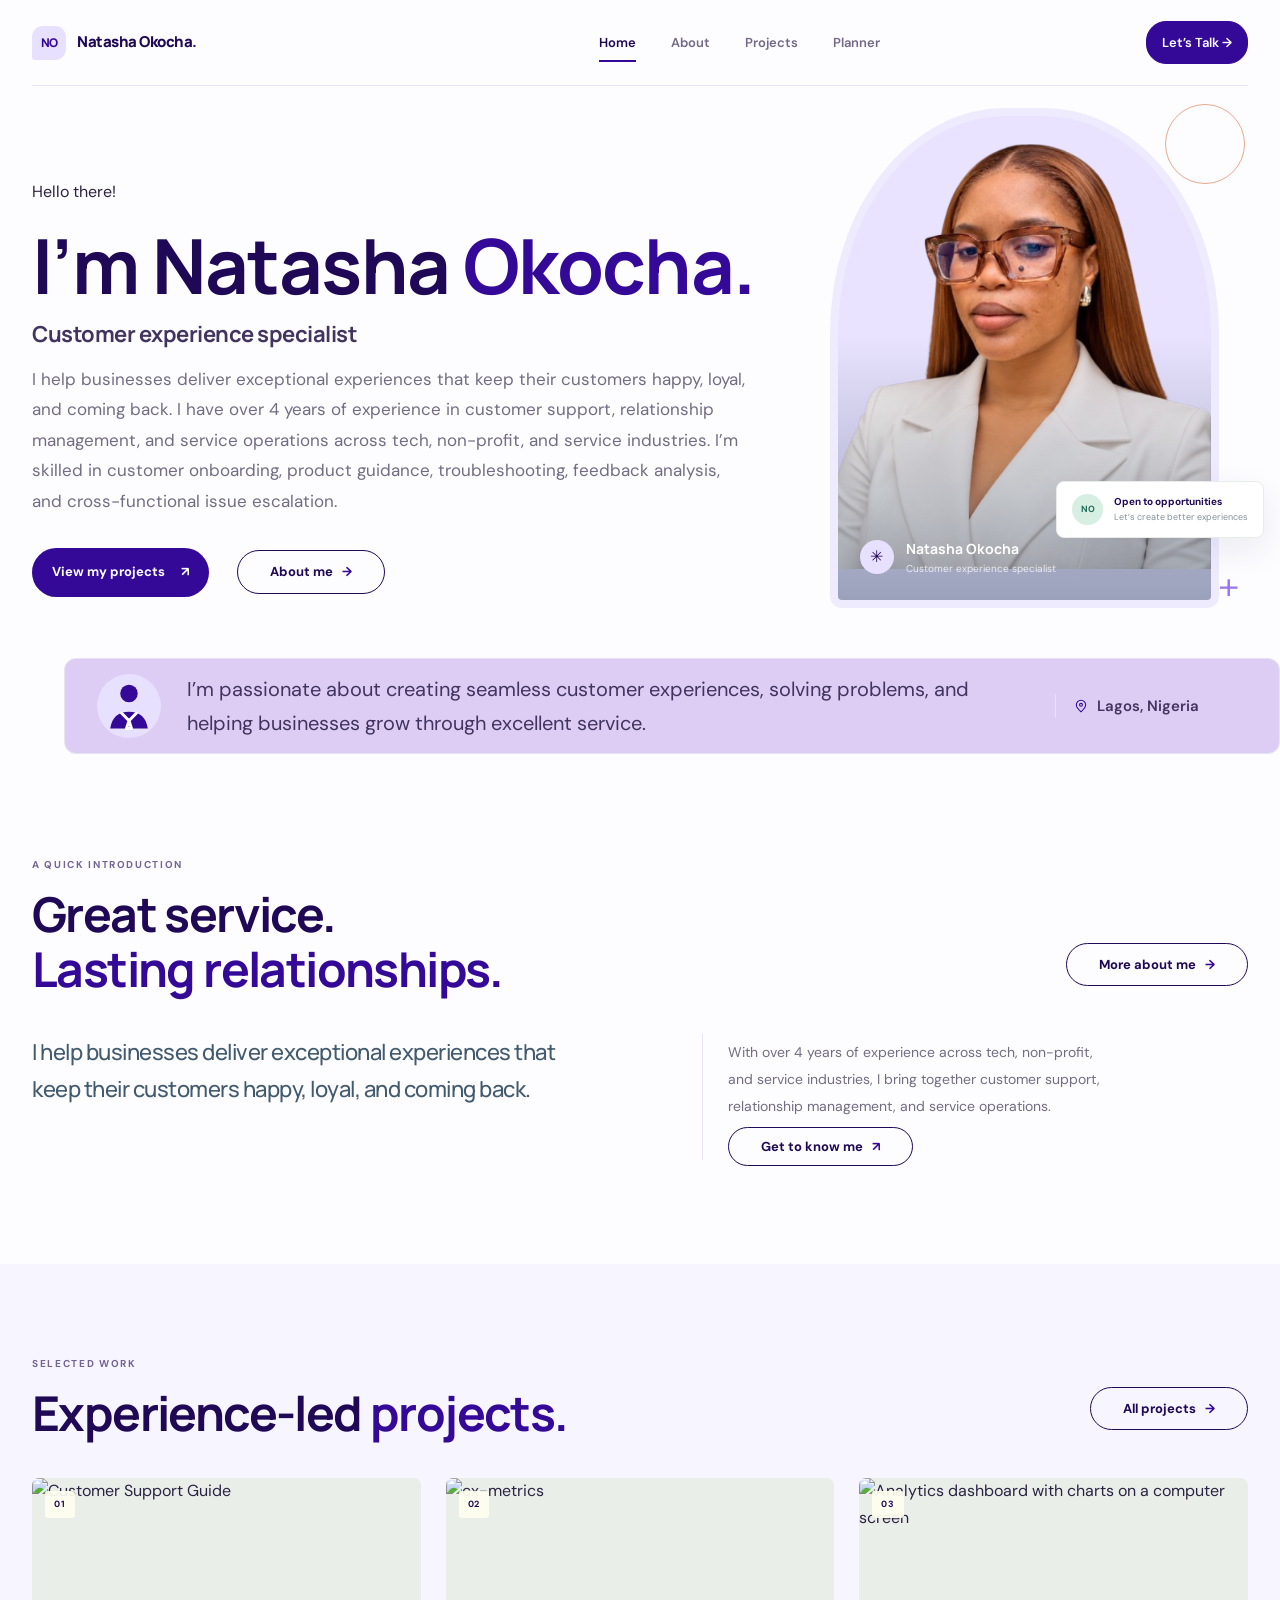
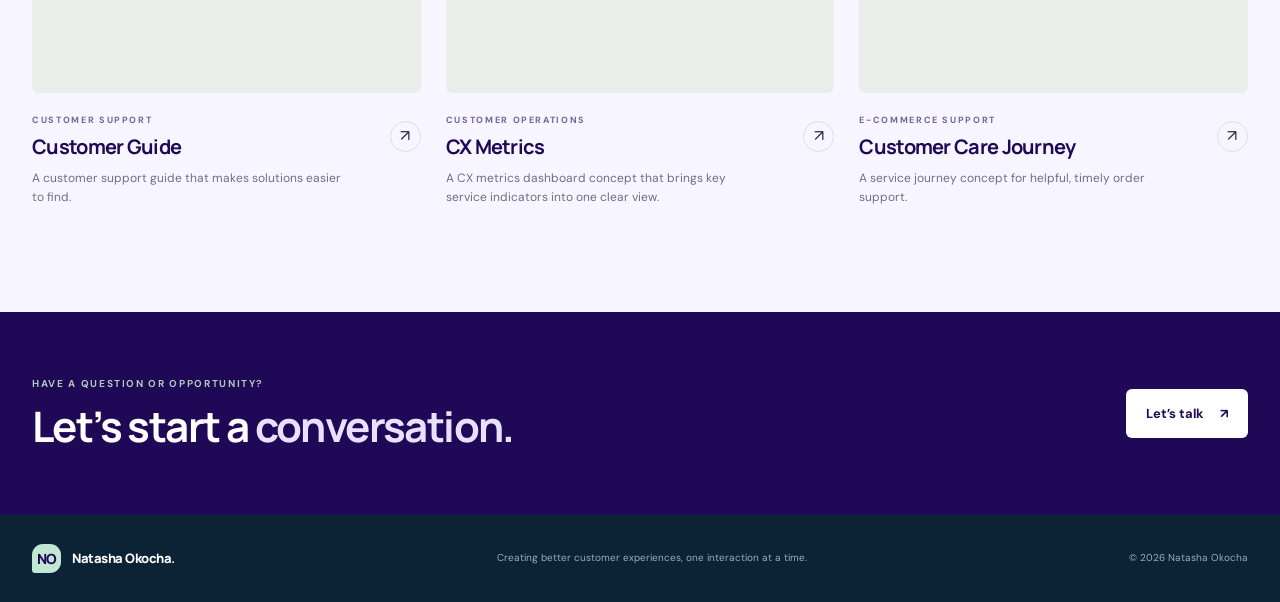
==== adunwebsite/index.html @ 0d700fee "Add files via upload" ====
<!doctype html>
<!-- Declares this document as an HTML5 document. -->
<html lang="en">
  <!-- The head contains page information, metadata, fonts, stylesheets, and scripts. -->
  <head>
    <!-- Defines the character encoding to support standard text and special characters. -->
    <meta charset="utf-8" />

    <!-- Makes the website responsive by matching the viewport width to the device width. -->
    <meta name="viewport" content="width=device-width, initial-scale=1" />

    <!-- Sets the browser's theme colour, particularly for supported mobile browsers. -->
    <meta name="theme-color" content="#f7f5ff" />

    <!-- Provides a short description of the webpage for search engines and social previews. -->
    <meta
      name="description"
      content="Meet Natasha Okocha, a customer experience specialist helping businesses create exceptional customer experiences."
    />

    <!-- Defines the text displayed in the browser tab. -->
    <title>Natasha Okocha - Customer Experience Specialist</title>

    <!-- Establishes an early connection to Google Fonts to improve font loading speed. -->
    <link rel="preconnect" href="https://fonts.googleapis.com" />

    <!-- Establishes a connection to Google's font delivery server without sending credentials. -->
    <link rel="preconnect" href="https://fonts.gstatic.com" crossorigin />

    <!-- Imports the DM Sans and Manrope font families with the specified font weights. -->
    <link
      href="https://fonts.googleapis.com/css2?family=DM+Sans:wght@400;500;600;700&family=Manrope:wght@400;500;600;700;800&display=swap"
      rel="stylesheet"
    />

    <!-- Connects the external CSS file responsible for the website's appearance and layout. -->
    <link rel="stylesheet" href="styles.css" />

    <!-- Loads the external JavaScript file after the HTML document has been parsed. -->
    <script src="script.js" defer></script>
  </head>

  <!-- The body contains all visible content displayed on the webpage. -->
  <body>
    <!-- Accessibility link that allows keyboard users to skip navigation and jump to the main content. -->
    <a class="skip-link" href="#main">Skip to content</a>

    <!-- Main website header containing the brand logo and navigation menu. -->
    <header class="site-header">
      <!-- Navigation container used to align the brand and navigation links. -->
      <div class="nav-shell">
        <!-- Brand logo and website name. Clicking it takes visitors to the homepage. -->
        <a class="brand" href="index.html" aria-label="Natasha Okocha home">
          <!-- Displays the initials used as the website's logo mark. -->
          <span class="brand-mark">NO</span>

          <!-- Displays the website owner's name alongside a decorative coloured dot. -->
          <span class="brand-name">
            Natasha Okocha<span class="brand-dot">.</span>
          </span>
        </a>

        <!-- Mobile navigation button used to open and close the navigation menu. -->
        <!-- aria-expanded communicates the current menu state to assistive technologies. -->
        <!-- aria-controls identifies the navigation element controlled by this button. -->
        <button
          class="menu-toggle"
          type="button"
          aria-expanded="false"
          aria-controls="primary-nav"
          aria-label="Open navigation"
        >
          <!-- Three spans create the hamburger menu icon using CSS. -->
          <span></span>
          <span></span>
          <span></span>
        </button>

        <!-- Main navigation containing links to the different pages of the website. -->
        <nav class="primary-nav" id="primary-nav" aria-label="Main navigation">
          <!-- Homepage link. aria-current indicates that this is the currently active page. -->
          <a href="index.html" aria-current="page">Home</a>

          <!-- Navigation link to the About page. -->
          <a href="about.html">About</a>

          <!-- Navigation link to the Projects page. -->
          <a href="projects.html">Projects</a>

          <!-- Navigation link to the Planner page. -->
          <a href="planner.html">Planner</a>

          <!-- Contact link styled differently to make it stand out from the other navigation items. -->
          <a class="nav-contact" href="contact.html">Let’s Talk →</a>
        </nav>
      </div>
    </header>

    <!-- Main element contains the primary content of the homepage. -->
    <main id="main">
      <!-- HERO SECTION -->
      <!-- Introduces Natasha, her professional role, experience, and primary website actions. -->
      <section class="hero section-wrap">
        <!-- Left side of the hero section containing introductory text and action buttons. -->
        <div class="hero-copy">
          <!-- Short greeting displayed above the main heading. -->
          <p>Hello there!<br /></p>

          <!-- Main heading introducing the website owner. -->
          <h1>
            <span class="intro-name">
              I’m Natasha <span class="text-accent">Okocha.</span>
            </span>
          </h1>

          <!-- Displays Natasha's professional title below her name. -->
          <h2 class="hero-role">Customer experience specialist</h2>

          <!-- Professional introduction describing experience, expertise, and services. -->
          <p class="hero-lede">
            I help businesses deliver exceptional experiences that keep their
            customers happy, loyal, and coming back. I have over 4 years of
            experience in customer support, relationship management, and service
            operations across tech, non-profit, and service industries. I’m
            skilled in customer onboarding, product guidance, troubleshooting,
            feedback analysis, and cross-functional issue escalation.
          </p>

          <!-- Groups the main call-to-action buttons displayed in the hero section. -->
          <div class="hero-actions">
            <!-- Primary button directing visitors to the Projects page. -->
            <a class="button button-primary" href="projects.html">
              View my projects <span aria-hidden="true">↗</span>
            </a>

            <!-- Secondary text link directing visitors to the About page. -->
            <a class="text-link" href="about.html">
              About me <span aria-hidden="true">→</span>
            </a>
          </div>
        </div>

        <!-- Right side of the hero section containing the profile image and decorative elements. -->
        <div class="hero-visual">
          <!-- Frame that holds the profile photograph and its descriptive caption. -->
          <div class="portrait-frame">
            <!-- Displays Natasha's profile photograph. fetchpriority="high" prioritises loading this image. -->
            <img
              src="natasha02.png"
              alt="Natasha Okocha"
              fetchpriority="high"
            />

            <!-- Caption displayed over or below the profile photograph. -->
            <div class="portrait-caption">
              <!-- Decorative symbol used as a visual accent. -->
              <span class="caption-icon">✳</span>

              <!-- Displays the profile owner's name and professional title. -->
              <span>
                <strong>Natasha Okocha</strong>
                <small>Customer experience specialist</small>
              </span>
            </div>
          </div>

          <!-- Floating information card displayed near the profile photograph. -->
          <div class="floating-card card-bottom">
            <!-- Small avatar containing the initials of the website owner. -->
            <span class="mini-avatar">NO</span>

            <!-- Displays availability status and an invitation to collaborate. -->
            <span>
              <strong>Open to opportunities</strong>
              <small>Let’s create better experiences</small>
            </span>
          </div>

          <!-- Decorative circular ring positioned around the hero image. -->
          <!-- aria-hidden prevents decorative elements from being announced by screen readers. -->
          <span class="decor decor-ring" aria-hidden="true"></span>

          <!-- Decorative plus symbol used to enhance the hero section's visual appearance. -->
          <span class="decor decor-cross" aria-hidden="true">+</span>
        </div>
      </section>

      <!-- INTRODUCTORY MESSAGE STRIP -->
      <!-- Displays a short personal statement and the website owner's location. -->
      <section class="natasha-strip" aria-label="Natasha Okocha">
        <!-- Main container holding the avatar, personal statement, and location. -->
        <div class="message-box">
          <!-- Decorative avatar icon representing the website owner. -->
          <span class="message-avatar" aria-hidden="true">
            <!-- Inline SVG used to draw a simple human profile illustration. -->
            <svg viewBox="0 0 24 24" focusable="false">
              <!-- Circle representing the person's head. -->
              <circle cx="12" cy="7" r="3.5" />

              <!-- Path representing the person's upper body. -->
              <path d="M4.5 21c.6-4.3 3.1-6.7 7.5-6.7s6.9 2.4 7.5 6.7z" />

              <!-- Additional decorative SVG details used to enhance the avatar illustration. -->
              <path
                class="avatar-detail"
                d="m9 14.8 3 3.1 3-3.1m-3 3.1-1 3.1h2l-1-3.1"
              />
            </svg>
          </span>

          <!-- Short personal statement describing Natasha's professional interests and values. -->
          <p>
            I’m passionate about creating seamless customer experiences, solving
            problems, and helping businesses grow through excellent service.
          </p>

          <!-- Displays the website owner's geographical location. -->
          <span class="message-location">
            <!-- Inline SVG used to draw a location pin icon. -->
            <svg viewBox="0 0 24 24" aria-hidden="true" focusable="false">
              <!-- Outer path representing the location pin. -->
              <path d="M20 10c0 5-8 12-8 12S4 15 4 10a8 8 0 1 1 16 0Z" />

              <!-- Inner circle representing the location marker. -->
              <circle cx="12" cy="10" r="2.5" />
            </svg>

            <!-- Location text displayed beside the location icon. -->
            Lagos, Nigeria
          </span>
        </div>
      </section>

      <!-- ABOUT SECTION -->
      <!-- Provides a brief introduction and directs visitors to the full About page. -->
      <section class="section-wrap home-about">
        <!-- Section heading and navigation link. -->
        <div class="section-heading">
          <!-- Contains the introductory label and main section heading. -->
          <div>
            <!-- Small uppercase label describing the purpose of the section. -->
            <p class="eyebrow">A QUICK INTRODUCTION</p>

            <!-- Main heading highlighting Natasha's approach to customer experience. -->
            <h2>
              Great service.<br />
              <span class="text-accent">Lasting relationships.</span>
            </h2>
          </div>

          <!-- Link directing visitors to the complete About page. -->
          <a class="text-link" href="about.html">
            More about me <span aria-hidden="true">→</span>
          </a>
        </div>

        <!-- Grid layout containing a larger introduction and supporting information. -->
        <div class="home-about-grid">
          <!-- Main introductory statement displayed prominently in the section. -->
          <p class="large-copy">
            I help businesses deliver exceptional experiences that keep their
            customers happy, loyal, and coming back.
          </p>

          <!-- Supporting introduction displayed alongside the main statement. -->
          <div class="about-aside">
            <!-- Brief explanation of Natasha's professional experience and expertise. -->
            <p>
              With over 4 years of experience across tech, non-profit, and
              service industries, I bring together customer support,
              relationship management, and service operations.
            </p>

            <!-- Inline link encouraging visitors to learn more about Natasha. -->
            <a class="inline-link" href="about.html">
              Get to know me <span aria-hidden="true">↗</span>
            </a>
          </div>
        </div>
      </section>

      <!-- FEATURED PROJECTS SECTION -->
      <!-- Showcases selected projects to demonstrate professional experience and practical skills. -->
      <section class="featured-section">
        <!-- Restricts the content width and aligns it with the rest of the website. -->
        <div class="section-wrap">
          <!-- Section heading and link to view all available projects. -->
          <div class="section-heading">
            <!-- Contains the section label and main heading. -->
            <div>
              <!-- Small uppercase label introducing the projects. -->
              <p class="eyebrow">SELECTED WORK</p>

              <!-- Main heading for the featured projects section. -->
              <h2>Experience-led <span class="text-accent">projects.</span></h2>
            </div>

            <!-- Link directing visitors to the complete Projects page. -->
            <a class="text-link" href="projects.html">
              All projects <span aria-hidden="true">→</span>
            </a>
          </div>

          <!-- Grid container holding the featured project cards. -->
          <div class="project-grid">
            <!-- PROJECT 1: CUSTOMER SUPPORT GUIDE -->
            <!-- The entire project card is clickable and links to its detailed project section. -->
            <a class="project-card" href="projects.html#customer-support-guide">
              <!-- Image container for the first featured project. -->
              <div class="project-image project-image-one">
                <!-- Project thumbnail loaded from Unsplash. Lazy loading improves initial page performance. -->
                <img
                  src="https://images.unsplash.com/photo-1730818876613-f05d86886e93?w=600&auto=format&fit=crop&q=60&ixlib=rb-4.1.0&ixid=NHwxMjA3fDA%3D"
                  alt="Customer Support Guide"
                  loading="lazy"
                />

                <!-- Displays the project's sequence number on the image. -->
                <span class="image-index">01</span>
              </div>

              <!-- Displays the project category, title, and arrow icon. -->
              <div class="project-meta">
                <!-- Groups the project category and project name. -->
                <div>
                  <!-- Identifies the professional category of the project. -->
                  <p class="eyebrow">CUSTOMER SUPPORT</p>

                  <!-- Name of the first featured project. -->
                  <h3>Customer Guide</h3>
                </div>

                <!-- Decorative arrow indicating that the project card is clickable. -->
                <span class="round-arrow" aria-hidden="true">↗</span>
              </div>

              <!-- Short description explaining the purpose of the project. -->
              <p>
                A customer support guide that makes solutions easier to find.
              </p>
            </a>

            <!-- PROJECT 2: CUSTOMER EXPERIENCE METRICS -->
            <!-- Displays a dashboard-related project focused on customer operations. -->
            <a class="project-card" href="projects.html#cx-metrics">
              <!-- Image container for the second featured project. -->
              <div class="project-image project-image-two">
                <!-- Project thumbnail representing analytics and customer experience metrics. -->
                <img
                  src="https://images.unsplash.com/photo-1551288049-bebda4e38f71?w=600&auto=format&fit=crop&q=60&ixlib=rb-4.1.0&ixid=NHwxMjA3fDA%3D"
                  alt="cx-metrics"
                  loading="lazy"
                />

                <!-- Displays the project's sequence number on the image. -->
                <span class="image-index">02</span>
              </div>

              <!-- Contains the project category, title, and decorative arrow. -->
              <div class="project-meta">
                <!-- Groups the category label and project name. -->
                <div>
                  <!-- Identifies the project as a customer operations project. -->
                  <p class="eyebrow">CUSTOMER OPERATIONS</p>

                  <!-- Name of the second featured project. -->
                  <h3>CX Metrics</h3>
                </div>

                <!-- Decorative arrow indicating that the project card is clickable. -->
                <span class="round-arrow" aria-hidden="true">↗</span>
              </div>

              <!-- Short explanation of the dashboard's purpose and functionality. -->
              <p>
                A CX metrics dashboard concept that brings key service
                indicators into one clear view.
              </p>
            </a>

            <!-- PROJECT 3: CUSTOMER CARE JOURNEY -->
            <!-- Highlights a customer support concept focused on e-commerce services. -->
            <a class="project-card" href="projects.html#ecommerce-support">
              <!-- Image container for the third featured project. -->
              <div class="project-image project-image-three">
                <!-- Project thumbnail representing an analytics or business dashboard. -->
                <img
                  src="https://images.unsplash.com/photo-1460925895917-afdab827c52f?auto=format&amp;fit=crop&amp;w=1200&amp;q=85"
                  alt="Analytics dashboard with charts on a computer screen"
                  loading="lazy"
                />

                <!-- Displays the project's sequence number on the image. -->
                <span class="image-index">03</span>
              </div>

              <!-- Contains the project category, title, and decorative arrow. -->
              <div class="project-meta">
                <!-- Groups the category label and project name. -->
                <div>
                  <!-- Identifies the project as an e-commerce support project. -->
                  <p class="eyebrow">E-COMMERCE SUPPORT</p>

                  <!-- Name of the third featured project. -->
                  <h3>Customer Care Journey</h3>
                </div>

                <!-- Decorative arrow indicating that the project card is clickable. -->
                <span class="round-arrow" aria-hidden="true">↗</span>
              </div>

              <!-- Short description explaining the customer service journey concept. -->
              <p>
                A service journey concept for helpful, timely order support.
              </p>
            </a>
          </div>
        </div>
      </section>

      <!-- CALL-TO-ACTION SECTION -->
      <!-- Encourages visitors, recruiters, and potential clients to get in touch. -->
      <section class="cta-band">
        <!-- Container used to align the CTA heading and contact button. -->
        <div class="section-wrap cta-inner">
          <!-- Contains the introductory label and main CTA heading. -->
          <div>
            <!-- Small uppercase text introducing the contact invitation. -->
            <p class="eyebrow">HAVE A QUESTION OR OPPORTUNITY?</p>

            <!-- Main call-to-action heading encouraging visitors to start a conversation. -->
            <h2>Let’s start a <span>conversation.</span></h2>
          </div>

          <!-- Button directing visitors to the Contact page. -->
          <a class="button button-light" href="contact.html">
            Let’s talk <span aria-hidden="true">↗</span>
          </a>
        </div>
      </section>
    </main>

    <!-- FOOTER SECTION -->
    <!-- Displays the website branding, a short professional statement, and copyright information. -->
    <footer class="site-footer">
      <!-- Main footer container used to organise its content. -->
      <div class="footer-inner">
        <!-- Footer brand logo linking back to the homepage. -->
        <a class="brand footer-brand" href="index.html">
          <!-- Displays the website owner's initials. -->
          <span class="brand-mark">NO</span>

          <!-- Displays the website owner's name and decorative brand dot. -->
          <span class="brand-name">
            Natasha Okocha<span class="brand-dot">.</span>
          </span>
        </a>

        <!-- Short statement summarising the website owner's professional mission. -->
        <p>Creating better customer experiences, one interaction at a time.</p>

        <!-- Copyright notice with a data attribute that JavaScript can use to update the year dynamically. -->
        <p class="copyright">© <span data-year>2026</span> Natasha Okocha</p>
      </div>
    </footer>
  </body>
</html>
---- adunwebsite/styles.css ----
/* Shared color and font tokens keep the site's visual theme consistent. */
:root {
  --navy: #1f0855;
  --navy-soft: #42345f;
  --ink: #2b2342;
  --muted: #726d83;
  --paper: #fdfcff;
  --cream: #f7f5ff;
  --line: #e8e3f2;
  --mint: #e8e0ff;
  --mint-deep: #340998;
  --coral: #9c79e9;
  --font-body: "DM Sans", sans-serif;
  --font-heading: "Manrope", sans-serif;
}

/* Apply predictable sizing and basic document-wide defaults. */
* {
  box-sizing: border-box;
}
html {
  scroll-behavior: smooth;
}
body {
  margin: 0;
  color: var(--ink);
  background: var(--paper);
  font-family: var(--font-body);
  font-size: 16px;
  line-height: 1.65;
  -webkit-font-smoothing: antialiased;
}
/* Keep media inside its parent and remove inline baseline gaps. */
img,
video {
  display: block;
  max-width: 100%;
}
a {
  color: inherit;
}
button,
input,
textarea {
  font: inherit;
}
/* Remove the browser's default tap highlight on interactive elements. */
button,
a {
  -webkit-tap-highlight-color: transparent;
}
::selection {
  color: var(--navy);
  background: var(--mint);
}
.section-wrap {
  width: min(1400px, calc(100% - 64px));
  margin-inline: auto;
}
/* Keep the keyboard skip link offscreen until it receives focus. */
.skip-link {
  position: absolute;
  z-index: 20;
  top: 10px;
  left: 10px;
  padding: 10px 16px;
  transform: translateY(-160%);
  color: white;
  background: var(--navy);
  border-radius: 6px;
}
.skip-link:focus {
  transform: translateY(0);
}
/* Shared header, brand, navigation, and responsive menu styling. */
.site-header {
  position: relative;
  z-index: 10;
  background: var(--paper);
}
.nav-shell {
  width: min(1400px, calc(100% - 64px));
  min-height: 86px;
  margin: auto;
  display: flex;
  align-items: center;
  border-bottom: 1px solid var(--line);
}
/* Align the monogram and name as one reusable brand mark. */
.brand {
  display: inline-flex;
  gap: 11px;
  align-items: center;
  color: var(--navy);
  text-decoration: none;
  font-family: var(--font-heading);
  font-size: 15px;
  font-weight: 800;
  letter-spacing: -0.5px;
}
.brand-mark {
  width: 34px;
  height: 34px;
  display: grid;
  place-items: center;
  color: var(--mint-deep);
  background: var(--mint);
  border-radius: 11px 11px 11px 3px;
  font-size: 12px;
  font-weight: 800;
  letter-spacing: -0.5px;
}
.brand-name {
  white-space: nowrap;
}
.brand-dot {
  color: var(--mint-deep);
}
/* Center desktop navigation links and anchor the contact link on the right. */
.primary-nav {
  position: relative;
  display: flex;
  align-items: center;
  justify-content: center;
  gap: 35px;
  flex: 1;
  margin-left: 35px;
}
.primary-nav .nav-contact {
  position: absolute;
  right: 0;
}
.primary-nav a {
  position: relative;
  color: #716987;
  text-decoration: none;
  font-size: 13px;
  font-weight: 600;
  transition: color 0.2s ease;
}
/* Mark the current page and hovered links with the site's primary color. */
.primary-nav a:hover,
.primary-nav a[aria-current="page"] {
  color: var(--navy);
}
.primary-nav a[aria-current="page"]:not(.nav-contact)::after {
  position: absolute;
  right: 0;
  bottom: -9px;
  left: 0;
  height: 2px;
  content: "";
  background: var(--mint-deep);
}
/* Give the contact link a filled pill shape to distinguish it from navigation. */
.primary-nav .nav-contact {
  padding: 10px 15px;
  color: white;
  background: var(--mint-deep);
  border: 1px solid var(--mint-deep);
  border-radius: 20px;
}
.primary-nav .nav-contact span {
  margin-left: 7px;
  color: var(--mint-deep);
}
.menu-toggle {
  display: none;
}
/* Shared heading scale, accents, and small section labels. */
h1,
h2,
h3,
p {
  margin-top: 0;
}
h1,
h2,
h3 {
  color: var(--navy);
  font-family: var(--font-heading);
  letter-spacing: -1.6px;
  line-height: 1.14;
}
h1 {
  margin-bottom: 24px;
  font-size: clamp(47px, 6vw, 76px);
  font-weight: 700;
}
/* Animate inline-link arrows to show that the link is interactive. */
h2 {
  margin-bottom: 18px;
  font-size: clamp(33px, 4vw, 48px);
  font-weight: 700;
}
h3 {
  margin-bottom: 10px;
  font-size: 22px;
  letter-spacing: -0.7px;
}
.text-accent {
  color: var(--mint-deep);
}
.intro-name {
  white-space: nowrap;
}
.eyebrow {
  margin-bottom: 17px;
  color: #746495;
  font-size: 10px;
  font-weight: 700;
  letter-spacing: 1.65px;
  line-height: 1.5;
}
.status-dot {
  display: inline-block;
  width: 7px;
  height: 7px;
  margin-right: 8px;
  vertical-align: 1px;
  background: #8760dc;
  border-radius: 50%;
  box-shadow: 0 0 0 4px #eee8ff;
}
/* Home-page hero layout, copy, portrait, and entrance animations. */
.hero {
  min-height: 470px;
  display: grid;
  grid-template-columns: 1.02fr 0.98fr;
  align-items: center;
  gap: 60px;
  padding-top: 12px;
  padding-bottom: 40px;
}
.hero-copy {
  position: relative;
  z-index: 1;
  margin-top: 60px;
  animation: slide-in-left 0.8s ease-out both;
}
@keyframes slide-in-left {
  from {
    opacity: 0;
    transform: translateX(-32px);
  }
  to {
    opacity: 1;
    transform: translateX(0);
  }
}
.hero-lede {
  max-width: 50rem;
  color: var(--muted);
  font-size: 17px;
  line-height: 1.8;
}
.hero-role {
  margin: -10px 0 16px;
  color: var(--navy-soft);
  font-size: clamp(18px, 2vw, 22px);
  font-weight: 700;
  letter-spacing: -0.5px;
}
.hero-actions {
  display: flex;
  flex-wrap: wrap;
  align-items: center;
  gap: 28px;
  margin-top: 31px;
}
/* Share sizing, alignment, and hover transitions across button links. */
.button {
  display: inline-flex;
  min-height: 49px;
  align-items: center;
  justify-content: center;
  gap: 16px;
  padding: 0 20px;
  border: 0;
  border-radius: 6px;
  text-decoration: none;
  font-size: 13px;
  font-weight: 700;
  cursor: pointer;
  transition:
    transform 0.2s ease,
    box-shadow 0.2s ease,
    background 0.2s ease;
}
/* Add a small lift and color change when a button is hovered. */
.button:hover {
  transform: translateY(-2px);
  box-shadow: 0 8px 18px #102a431c;
}
.button-primary {
  color: #fff;
  background: var(--mint-deep);
  border-radius: 30rem;
}
.button-primary:hover {
  background: #1d405c;
}
.button-light {
  color: var(--navy);
  background: #fff;
}
.text-link,
.inline-link {
  color: var(--navy);
  text-decoration: none;
  font-size: 13px;
  font-weight: 700;
  border-radius: 30rem;
  border: 1px solid var(--navy);
  padding: 10px;
  padding-left: 2rem;
  padding-right: 2rem;
}
.text-link span,
.inline-link span {
  display: inline-block;
  margin-left: 6px;
  color: var(--mint-deep);
  transition: transform 0.2s ease;
}
.text-link:hover span,
.inline-link:hover span {
  transform: translateX(4px);
}
.hero-note {
  display: flex;
  align-items: center;
  gap: 12px;
  margin-top: 51px;
  color: #788896;
  font-size: 11px;
}
.hero-note strong {
  color: var(--navy-soft);
  font-weight: 600;
}
.note-line {
  width: 25px;
  height: 1px;
  background: var(--coral);
}
.hero-visual {
  position: relative;
  width: 100%;
  max-width: 560px;
  justify-self: end;
  padding: 10px 20px 10px 15px;
  animation: slide-in-right 0.8s ease-out both;
}
@keyframes slide-in-right {
  from {
    opacity: 0;
    transform: translateX(32px);
  }
  to {
    opacity: 1;
    transform: translateX(0);
  }
}
.portrait-frame {
  position: relative;
  overflow: hidden;
  width: 100%;
  height: 500px;
  border: 8px solid #eeebff;
  border-radius: 45% 45% 12px 12px;
  background: #e9e3ff;
}
/* Fade a dark gradient over the portrait so its caption remains readable. */
.portrait-frame::after {
  position: absolute;
  inset: 45% 0 0;
  content: "";
  background: linear-gradient(transparent, #102a435c);
}
.portrait-frame > img {
  width: 100%;
  height: 100%;
  object-fit: contain;
  object-position: center 38%;
}
/* Position the identifying caption over the lower edge of the portrait. */
.portrait-caption {
  position: absolute;
  z-index: 1;
  right: 22px;
  bottom: 23px;
  left: 22px;
  display: flex;
  align-items: center;
  gap: 12px;
  color: white;
  animation: fade-in 0.6s ease-out 0.3s both;
}
@keyframes fade-in {
  from {
    opacity: 0;
  }
  to {
    opacity: 1;
  }
}
.caption-icon {
  display: grid;
  width: 34px;
  height: 34px;
  place-items: center;
  color: var(--navy);
  background: var(--mint);
  border-radius: 50%;
}
.portrait-caption strong,
.portrait-caption small {
  display: block;
}
.portrait-caption strong {
  font-family: var(--font-heading);
  font-size: 14px;
}
.portrait-caption small {
  opacity: 0.8;
  font-size: 10px;
}
.floating-card {
  position: absolute;
  z-index: 2;
  display: flex;
  align-items: center;
  gap: 11px;
  padding: 12px 15px;
  background: white;
  border: 1px solid #e8ece8;
  border-radius: 8px;
  box-shadow: 0 12px 35px #19344a14;
  animation: float 5s ease-in-out infinite;
}
.floating-card strong,
.floating-card small {
  display: block;
}
.floating-card strong {
  color: var(--navy);
  font-size: 10px;
}
.floating-card small {
  color: #84919b;
  font-size: 9px;
}
.card-top {
  top: 76px;
  left: -39px;
}
.card-bottom {
  right: -25px;
  bottom: 80px;
  animation-delay: -2.5s;
}
.card-symbol {
  display: grid;
  width: 31px;
  height: 31px;
  place-items: center;
  color: #ab714a;
  background: #fff2dc;
  border-radius: 8px;
}
.mini-avatar {
  display: grid;
  width: 31px;
  height: 31px;
  place-items: center;
  color: #226e59;
  background: #d7eee3;
  border-radius: 50%;
  font-size: 9px;
  font-weight: 700;
}
.decor {
  position: absolute;
  z-index: -1;
  color: var(--coral);
}
.decor-ring {
  top: 6px;
  right: -6px;
  width: 80px;
  height: 80px;
  border: 1px solid #e8a88d;
  border-radius: 50%;
}
.decor-cross {
  right: 0;
  bottom: 0;
  font-size: 39px;
  font-weight: 300;
}
@keyframes float {
  0%,
  100% {
    transform: translateY(0);
  }
  50% {
    transform: translateY(-7px);
  }
}

/* Introductory message strip and its avatar/location details. */
.message-box {
  display: flex;
  width: min(1300px, calc(100% - 64px));
  min-height: 6rem;
  align-items: center;
  gap: 10px;
  padding-right: 5rem;
  padding-left: 2rem;
  margin-right: 10rem;
  margin-left: 4rem;
  border: 1px solid var(--line);
  border-radius: 12px;
  background: #c4aaee8f;
}
.message-avatar {
  display: grid;
  width: 64px;
  height: 64px;
  flex: 0 0 auto;
  place-items: center;
  color: var(--mint-deep);
  background: var(--mint);
  border-radius: 50%;
  font-family: var(--font-heading);
  font-size: 12px;
  font-weight: 800;
}
.message-avatar svg {
  width: 60px;
  height: 60px;
  fill: currentColor;
}
.message-avatar .avatar-detail {
  fill: none;
  stroke: white;
  stroke-linecap: round;
  stroke-linejoin: round;
  stroke-width: 1.2px;
}
.message-box p {
  flex: 1;
  margin: 0;
  color: var(--navy-soft);
  font-size: 20px;
  line-height: 1.7;
  padding: 0 1rem;
}
.message-location {
  flex: 0 0 auto;
  padding-left: 18px;
  color: var(--navy-soft);
  border-left: 1px solid var(--line);
  font-size: 15px;
  font-weight: 600;
}
.message-location span {
  margin-right: 5px;
  color: var(--mint-deep);
}
.message-location svg {
  width: 14px;
  height: 14px;
  margin-right: 5px;
  vertical-align: -2px;
  fill: none;
  stroke: var(--mint-deep);
  stroke-linecap: round;
  stroke-linejoin: round;
  stroke-width: 1.8px;
}
.strip-inner {
  width: min(1300px, calc(100% - 64px));
  min-height: 71px;
  margin: auto;
  display: flex;
  align-items: center;
  justify-content: space-between;
  gap: 20px;
}
.strip-inner p {
  margin: 0;
  font-size: 9px;
  font-weight: 600;
  letter-spacing: 1.6px;
}
.strip-inner span {
  color: var(--mint);
  font-size: 16px;
}
/* Home-page about preview and featured project cards. */
.home-about {
  padding-top: 103px;
  padding-bottom: 104px;
}
.section-heading {
  display: flex;
  align-items: end;
  justify-content: space-between;
  gap: 25px;
  margin-bottom: 38px;
}
.section-heading .eyebrow {
  margin-bottom: 15px;
}
.section-heading h2 {
  margin-bottom: 0;
}
.section-heading > .text-link {
  margin-bottom: 10px;
}
.home-about-grid {
  display: grid;
  grid-template-columns: 1.03fr 0.97fr;
  gap: 90px;
}
.large-copy {
  max-width: 550px;
  margin: 0;
  color: #415a6e;
  font-family: var(--font-heading);
  font-size: 22px;
  font-weight: 500;
  letter-spacing: -0.5px;
  line-height: 1.65;
}
.about-aside {
  max-width: 410px;
  padding: 5px 0 0 25px;
  border-left: 1px solid var(--line);
}
.about-aside p {
  color: var(--muted);
  font-size: 14px;
  line-height: 1.9;
}
.featured-section {
  padding: 92px 0 104px;
  background: var(--cream);
}
/* Arrange featured work in equal columns on wider screens. */
.project-grid {
  display: grid;
  grid-template-columns: repeat(3, 1fr);
  gap: 25px;
}
.project-card {
  color: inherit;
  text-decoration: none;
}
.project-image {
  position: relative;
  overflow: hidden;
  height: 215px;
  margin-bottom: 21px;
  background: #e9eee9;
  border-radius: 7px;
}
.project-image img {
  width: 100%;
  height: 100%;
  object-fit: cover;
  transition: transform 0.45s ease;
}
/* Zoom project thumbnails slightly on hover. */
.project-card:hover .project-image img {
  transform: scale(1.05);
}
.image-index {
  position: absolute;
  top: 13px;
  left: 13px;
  padding: 6px 9px;
  color: var(--navy);
  background: #fffef0ed;
  border-radius: 3px;
  font-size: 9px;
  font-weight: 700;
  letter-spacing: 0.8px;
}
.project-meta {
  display: flex;
  align-items: center;
  justify-content: space-between;
}
.project-meta .eyebrow {
  margin-bottom: 8px;
  font-size: 9px;
}
.project-meta h3 {
  margin: 0;
  font-size: 20px;
}
.round-arrow {
  display: grid;
  width: 31px;
  height: 31px;
  place-items: center;
  border: 1px solid #dce1db;
  border-radius: 50%;
  transition:
    background 0.2s ease,
    color 0.2s ease;
}
/* Make the project arrow button stand out while its card is hovered. */
.project-card:hover .round-arrow {
  color: white;
  background: var(--navy);
}
.project-card > p {
  max-width: 320px;
  margin: 10px 0 0;
  color: var(--muted);
  font-size: 12px;
}
/* Shared call-to-action band and site footer. */
.cta-band {
  padding: 64px 0;
  color: white;
  background: var(--navy);
}
.cta-inner {
  display: flex;
  align-items: center;
  justify-content: space-between;
  gap: 25px;
}
.cta-inner .eyebrow {
  margin-bottom: 12px;
  color: #b1c7bb;
}
.cta-inner h2 {
  margin: 0;
  color: white;
  font-size: clamp(30px, 4vw, 42px);
}
.cta-inner h2 span {
  color: var(--mint);
}
.site-footer {
  background: #0c2235;
}
.footer-inner {
  width: min(1400px, calc(100% - 64px));
  min-height: 87px;
  margin: auto;
  display: flex;
  align-items: center;
  justify-content: space-between;
  gap: 20px;
}
.footer-brand {
  color: white;
  font-size: 13px;
}
.footer-brand .brand-mark {
  width: 29px;
  height: 29px;
  color: var(--navy);
  background: #c1e6d3;
  font-size: 14px;
}
.footer-brand .brand-dot {
  color: var(--mint);
}
.footer-inner > p {
  margin: 0;
  color: #9eacb8;
  font-size: 10px;
}
/* Shared page intro styles and the About page profile overview. */
.page-hero {
  padding-top: 28px;
  padding-bottom: 60px;
}
.page-hero .eyebrow {
  margin-bottom: 5px;
}
.about-me {
  font: 600px;
  font-size: 20px;
}
.page-hero h1 {
  font-size: clamp(48px, 6vw, 70px);
}
.page-lede {
  max-width: 600px;
  margin-bottom: 0;
}
.about-content {
  display: grid;
  grid-template-columns: 0.9fr 1.1fr;
  align-items: center;
  gap: 90px;
  padding-top: 20px;
  padding-bottom: 105px;
}
.about-overview {
  display: grid;
  grid-template-columns: minmax(0, 1.7fr) minmax(260px, 0.75fr);
  align-items: center;
  gap: 26px;
  padding-top: 9px;
  padding-bottom: 78px;
}
/* Display education and experience cards in a balanced two-column grid. */
.about-card-grid {
  display: grid;
  grid-template-columns: repeat(2, minmax(0, 1fr));
  align-content: center;
  gap: 18px;
}
.profile-card {
  padding: 27px;
  background: white;
  border: 1px solid var(--line);
  border-radius: 12px;
  box-shadow: 0 8px 26px #3419820a;
}
.about-artwork {
  position: relative;
  isolation: isolate;
  display: flex;
  min-width: 0;
  min-height: 500px;
  align-self: center;
  align-items: center;
  justify-content: center;
  margin: 0;
}
.about-artwork::before {
  position: absolute;
  z-index: -1;
  right: 2%;
  bottom: 6%;
  left: 2%;
  height: 76%;
  content: "";
  background: linear-gradient(145deg, #f3efff, #dfd4ff);
  border-radius: 48% 52% 38% 42% / 42% 46% 54% 58%;
}
.customer-artwork {
  display: block;
  width: 100%;
  max-height: 590px;
  filter: drop-shadow(0 16px 18px #24124620);
}
.artwork-note {
  position: absolute;
  z-index: 2;
  top: 0;
  right: 2%;
  display: flex;
  flex-direction: column;
  color: #49326f;
  font-family: "Comic Sans MS", "Comic Sans", cursive;
  font-size: clamp(14px, 1.4vw, 18px);
  font-style: italic;
  font-weight: 700;
  line-height: 1.35;
  transform: rotate(-12deg);
}
.artwork-note svg {
  width: 100%;
  height: 23px;
  overflow: visible;
}
.artwork-note path {
  fill: none;
  stroke: #8760dc;
  stroke-linecap: round;
  stroke-width: 2.5px;
}
.artwork-spark {
  position: absolute;
  z-index: 1;
  color: var(--mint-deep);
}
.artwork-spark-one {
  top: 16%;
  right: 8%;
  font-size: 27px;
}
.artwork-spark-two {
  top: 31%;
  left: 3%;
  color: #9c79e9;
  font-size: 21px;
}
.profile-card-heading {
  display: flex;
  align-items: center;
  gap: 12px;
  margin-bottom: 20px;
}
.profile-card-heading .eyebrow {
  margin-bottom: 4px;
  font-size: 9px;
}
.profile-card-heading h2 {
  margin: 0;
  font-size: 19px;
  letter-spacing: -0.5px;
}
.profile-icon {
  display: grid;
  width: 37px;
  height: 37px;
  flex: 0 0 auto;
  place-items: center;
  color: var(--mint-deep);
  background: #f0ebff;
  border-radius: 10px;
  font-size: 18px;
}
.profile-icon svg {
  width: 21px;
  height: 21px;
  fill: none;
  stroke: currentColor;
  stroke-linecap: round;
  stroke-linejoin: round;
  stroke-width: 1.7;
}
.credential-list {
  display: grid;
  gap: 15px;
  padding: 0;
  margin: 0;
  list-style: none;
}
.credential-list li {
  display: flex;
  align-items: center;
  gap: 11px;
}
.credential-icon {
  display: grid;
  width: 27px;
  height: 27px;
  flex: 0 0 auto;
  place-items: center;
  color: var(--mint-deep);
  background: #f4f0ff;
  border-radius: 8px;
  font-size: 12px;
  font-weight: 700;
}
.credential-list strong,
.credential-list small {
  display: block;
}
.credential-list strong {
  color: var(--navy-soft);
  font-size: 12px;
}
.credential-list small {
  margin-top: 2px;
  color: var(--muted);
  font-size: 10px;
}
.profile-skill-list {
  display: flex;
  flex-wrap: wrap;
  gap: 8px;
  padding: 0;
  margin: 0;
  list-style: none;
}
.profile-skill-list li {
  padding: 6px 10px;
  color: #4a347f;
  background: #f1edfc;
  border-radius: 20px;
  font-size: 10px;
  font-weight: 600;
  line-height: 1.4;
}
.tech-tools {
  padding-top: 20px;
  margin-top: 22px;
  border-top: 1px solid var(--line);
}
.tech-tools h3 {
  margin-bottom: 12px;
  font-size: 16px;
  letter-spacing: -0.3px;
}
.tool-pills li {
  color: #553b9c;
  background: #f8f6ff;
  border: 1px solid #e8e2f5;
}
.aspiration-profile-card > p,
.experience-profile-card > p {
  color: var(--muted);
  font-size: 12px;
  line-height: 1.9;
}
.aspiration-note {
  display: flex;
  align-items: flex-start;
  gap: 9px;
  padding: 12px;
  color: #563a98;
  background: #f4f0ff;
  border-radius: 7px;
  font-size: 10px;
  font-weight: 600;
}
.aspiration-note span {
  color: var(--mint-deep);
}
.experience-stat {
  display: flex;
  align-items: center;
  gap: 12px;
  padding: 12px 0;
  border-top: 1px solid var(--line);
  border-bottom: 1px solid var(--line);
}
.experience-stat strong {
  color: var(--mint-deep);
  font-family: var(--font-heading);
  font-size: 30px;
  line-height: 1;
}
.experience-stat span {
  max-width: 130px;
  color: var(--muted);
  font-size: 10px;
  line-height: 1.5;
}
.experience-profile-card .experience-industries {
  margin: 14px 0 0;
  font-size: 10px;
}
.credentials-table-section {
  padding-top: 10px;
  padding-bottom: 90px;
}
/* About-page portrait, personal story, and topic tags. */
.about-photo {
  position: relative;
  height: 450px;
}
.about-photo img {
  width: 100%;
  height: 100%;
  object-fit: cover;
  object-position: center 35%;
  border-radius: 8px;
}
.photo-sticker {
  position: absolute;
  right: -26px;
  bottom: 25px;
  padding: 17px 19px;
  color: var(--navy);
  background: var(--mint);
  border-radius: 50%;
  font-family: var(--font-heading);
  font-size: 12px;
  font-weight: 800;
  line-height: 1.1;
  transform: rotate(9deg);
}
.photo-sticker span {
  color: #fff;
  font-size: 14px;
}
.about-story h2 {
  margin-bottom: 24px;
  font-size: 43px;
}
.about-story > p:not(.eyebrow) {
  color: var(--muted);
  font-size: 14px;
  line-height: 1.95;
}
.tag-list {
  display: flex;
  flex-wrap: wrap;
  gap: 8px;
  margin-top: 19px;
}
.tag-list span {
  padding: 6px 10px;
  color: #4b347f;
  background: #f0ecfb;
  border-radius: 4px;
  font-size: 10px;
  font-weight: 600;
}
/* Education timeline, academic table, and skills panel. */
.section-tint {
  padding: 91px 0 95px;
  background: var(--cream);
}
.education-layout {
  display: grid;
  grid-template-columns: 1fr 1fr;
  gap: 80px;
  margin-top: 45px;
}
.education-card {
  position: relative;
  margin-left: 8px;
  padding: 3px 0 35px 30px;
  border-left: 1px solid #ccd8ce;
}
.education-card:last-child {
  padding-bottom: 5px;
}
.timeline-dot {
  position: absolute;
  top: 3px;
  left: -5px;
  width: 9px;
  height: 9px;
  background: var(--mint-deep);
  border: 2px solid var(--cream);
  border-radius: 50%;
  box-shadow: 0 0 0 1px var(--mint-deep);
}
.education-card .eyebrow {
  margin-bottom: 10px;
}
.education-card h3 {
  margin-bottom: 5px;
  font-size: 19px;
}
.education-card p:not(.eyebrow) {
  color: var(--muted);
  font-size: 12px;
  line-height: 1.8;
}
.education-card .muted {
  margin-bottom: 12px;
  color: #84919b;
}
.education-card .tag-list {
  margin-top: 12px;
}
.academic-table-wrap {
  margin-top: 36px;
}
.academic-table-wrap .eyebrow {
  margin-bottom: 10px;
}
.academic-table {
  width: 100%;
  border-collapse: collapse;
  background: white;
  text-align: left;
}
.academic-table th,
.academic-table td {
  padding: 12px 15px;
  border-bottom: 1px solid var(--line);
  font-size: 11px;
}
.academic-table th {
  color: #718577;
  background: #f7f8f3;
  font-size: 9px;
  letter-spacing: 0.8px;
  text-transform: uppercase;
}
.academic-table td {
  color: var(--muted);
}
.academic-table td:first-child {
  color: var(--navy);
  font-weight: 600;
}
.table-note {
  margin: 8px 0 0;
  color: #89949a;
  font-size: 9px;
}
.skills-panel {
  padding: 30px;
  background: white;
  border: 1px solid #ecebe4;
  border-radius: 8px;
}
.skills-panel .eyebrow {
  margin-bottom: 10px;
}
.skills-panel h3 {
  margin-bottom: 24px;
}
.skill-group {
  padding: 17px 0;
  border-top: 1px solid var(--line);
}
.skill-group > p:first-child {
  margin-bottom: 10px;
  color: #718577;
  font-size: 9px;
  font-weight: 700;
  letter-spacing: 1px;
}
.skill-pills {
  display: flex;
  flex-wrap: wrap;
  gap: 7px;
}
.skill-pills span {
  padding: 6px 9px;
  color: var(--navy-soft);
  background: #f4f6f2;
  border-radius: 4px;
  font-size: 10px;
}
.skill-group .skill-description {
  margin: 0;
  color: var(--muted);
  font-size: 12px;
  line-height: 1.8;
}
/* About-page interests grid and its hover treatment. */
.interests-section {
  padding-top: 95px;
  padding-bottom: 105px;
}
.interest-grid {
  display: grid;
  grid-template-columns: repeat(4, 1fr);
  gap: 15px;
  padding: 0;
  margin: 36px 0 0;
  list-style: none;
}
.interest-grid li {
  min-height: 170px;
  padding: 20px;
  border: 1px solid var(--line);
  border-radius: 6px;
  transition:
    transform 0.2s ease,
    border-color 0.2s ease;
}
/* Lift each interest card and accent its border on hover. */
.interest-grid li:hover {
  transform: translateY(-4px);
  border-color: #b7d8c5;
}
.interest-grid li > span {
  display: block;
  margin-bottom: 23px;
  color: var(--mint-deep);
  font-size: 10px;
  font-weight: 700;
}
.interest-grid strong {
  display: block;
  margin-bottom: 7px;
  color: var(--navy);
  font-family: var(--font-heading);
  font-size: 14px;
}
.interest-grid p {
  margin: 0;
  color: var(--muted);
  font-size: 11px;
  line-height: 1.65;
}
/* Projects page layouts, project links, and media showcase. */
.projects-list {
  padding-bottom: 100px;
}
.project-detail {
  display: grid;
  grid-template-columns: 1.05fr 0.95fr;
  align-items: center;
  gap: 70px;
  padding: 30px 0 58px;
  border-bottom: 1px solid var(--line);
  scroll-margin-top: 20px;
}
.project-detail:last-child {
  border-bottom: 0;
}
.project-detail-reverse .detail-image {
  order: 2;
}
.project-detail-reverse .detail-copy {
  order: 1;
}
.detail-image {
  position: relative;
  overflow: hidden;
  height: 335px;
  background: #e9eee9;
  border-radius: 7px;
}
.detail-image img {
  width: 100%;
  height: 100%;
  object-fit: cover;
  transition: transform 0.4s ease;
}
/* Slightly enlarge project detail images when their card is hovered. */
.project-detail:hover .detail-image img {
  transform: scale(1.025);
}
.detail-image .image-index {
  top: auto;
  bottom: 14px;
  left: 14px;
}
.detail-copy .eyebrow {
  margin-bottom: 12px;
}
.detail-copy h2 {
  margin-bottom: 18px;
  font-size: 37px;
}
.detail-copy > p:not(.eyebrow) {
  color: var(--muted);
  font-size: 13px;
  line-height: 1.9;
}
.detail-copy .tag-list {
  margin-top: 20px;
  margin-bottom: 22px;
}
.detail-links {
  display: flex;
  flex-wrap: wrap;
  gap: 16px 25px;
}
.media-section {
  padding: 79px 0;
  background: var(--cream);
}
.media-layout {
  display: grid;
  grid-template-columns: 0.75fr 1.25fr;
  align-items: center;
  gap: 65px;
}
.media-layout h2 {
  font-size: 38px;
}
.media-layout .muted {
  max-width: 340px;
  color: var(--muted);
  font-size: 13px;
  line-height: 1.8;
}
.video-frame {
  margin: 0;
}
.video-frame video {
  width: 100%;
  max-height: 360px;
  aspect-ratio: 16 / 9;
  background: var(--navy);
  border-radius: 7px;
  object-fit: cover;
}
.video-frame figcaption {
  margin-top: 9px;
  color: var(--muted);
  font-size: 10px;
}
/* Academic planner card, task rows, empty state, and reminder. */
.planner-hero {
  padding-bottom: 38px;
}
.planner-section {
  max-width: 960px;
  padding-bottom: 100px;
}
.planner-card {
  padding: 35px 40px 22px;
  background: white;
  border: 1px solid var(--line);
  border-radius: 9px;
  box-shadow: 0 15px 50px #19344a0b;
}
.planner-heading {
  display: flex;
  align-items: center;
  justify-content: space-between;
  gap: 20px;
  margin-bottom: 24px;
}
.planner-heading .eyebrow {
  margin-bottom: 10px;
}
.planner-heading h2 {
  margin: 0;
  font-size: 27px;
  letter-spacing: -0.7px;
}
.planner-heading h2 span {
  color: var(--mint-deep);
}
.task-count {
  display: flex;
  flex-direction: column;
  align-items: center;
  justify-content: center;
  min-width: 64px;
  height: 64px;
  color: var(--navy);
  background: #f0ebff;
  border-radius: 50%;
}
.task-count strong {
  font-family: var(--font-heading);
  font-size: 20px;
  line-height: 1.1;
}
.task-count span {
  color: #746495;
  font-size: 8px;
}
.task-form {
  display: flex;
  gap: 10px;
}
.task-form input {
  min-width: 0;
  flex: 1;
  padding: 0 15px;
  color: var(--ink);
  background: #fff;
  border: 1px solid #dfe4df;
  border-radius: 5px;
  outline: none;
  font-size: 12px;
}
.task-form input:focus,
.field input:focus,
.field textarea:focus {
  border-color: var(--mint-deep);
  box-shadow: 0 0 0 3px #b7e5d044;
}
.task-form .button {
  min-width: 117px;
}
.form-hint {
  margin: 9px 0 0;
  color: #89949a;
  font-size: 10px;
}
.task-list {
  padding: 0;
  margin: 24px 0 0;
  list-style: none;
}
.task-item {
  display: flex;
  min-height: 58px;
  align-items: center;
  gap: 13px;
  padding: 10px 2px;
  border-top: 1px solid #eff0eb;
  animation: appear 0.2s ease-out;
}
@keyframes appear {
  from {
    opacity: 0;
    transform: translateY(5px);
  }
  to {
    opacity: 1;
    transform: translateY(0);
  }
}
.task-check {
  width: 19px;
  height: 19px;
  flex: 0 0 auto;
  accent-color: var(--mint-deep);
  cursor: pointer;
}
.task-label {
  flex: 1;
  overflow-wrap: anywhere;
  color: var(--navy-soft);
  font-size: 13px;
}
.task-item.is-complete .task-label {
  color: #98a2a3;
  text-decoration: line-through;
}
.delete-task {
  width: 31px;
  height: 31px;
  flex: 0 0 auto;
  color: #87949b;
  background: transparent;
  border: 0;
  border-radius: 5px;
  font-size: 19px;
  cursor: pointer;
  transition:
    color 0.2s ease,
    background 0.2s ease;
}
/* Use a contrasting hover state to distinguish the delete control. */
.delete-task:hover {
  color: #a64e43;
  background: #fff0ed;
}
.empty-state {
  padding: 37px 15px 32px;
  text-align: center;
}
.empty-icon {
  display: block;
  margin-bottom: 9px;
  color: var(--mint-deep);
  font-size: 25px;
}
.empty-state h3 {
  margin-bottom: 6px;
  font-size: 17px;
  letter-spacing: -0.3px;
}
.empty-state p {
  margin: 0;
  color: var(--muted);
  font-size: 11px;
}
.empty-state[hidden] {
  display: none;
}
.planner-footer {
  display: flex;
  align-items: center;
  justify-content: space-between;
  gap: 15px;
  padding-top: 16px;
  border-top: 1px solid var(--line);
}
.planner-footer p {
  margin: 0;
  color: #84919b;
  font-size: 10px;
}
.planner-footer .status-dot {
  width: 6px;
  height: 6px;
  margin-right: 6px;
  box-shadow: 0 0 0 3px #e4f2e9;
}
.clear-completed {
  padding: 5px 0;
  color: #718577;
  background: none;
  border: 0;
  font-size: 10px;
  font-weight: 600;
  cursor: pointer;
}
/* Underline the completed-task control on hover. */
.clear-completed:hover {
  color: var(--navy);
  text-decoration: underline;
}
.planner-tip {
  display: flex;
  align-items: flex-start;
  gap: 14px;
  max-width: 640px;
  margin: 24px auto 0;
  padding: 19px 22px;
  background: #f3efff;
  border-radius: 6px;
}
.tip-icon {
  color: #8760dc;
  font-size: 20px;
}
.planner-tip p {
  margin: 0;
  color: var(--muted);
  font-size: 11px;
  line-height: 1.7;
}
.planner-tip strong {
  display: block;
  margin-bottom: 3px;
  color: var(--navy);
  font-family: var(--font-heading);
  font-size: 12px;
}
/* Contact page layout, contact details, and form feedback states. */
.contact-hero {
  padding-bottom: 40px;
}
.contact-layout {
  display: grid;
  grid-template-columns: 0.85fr 1.15fr;
  gap: 65px;
  padding-bottom: 100px;
}
.contact-aside {
  min-height: 490px;
  padding: 42px 38px;
  color: white;
  background: var(--navy);
  border-radius: 7px;
}
.contact-aside-inner {
  position: relative;
}
.contact-star {
  position: absolute;
  top: -19px;
  right: 0;
  color: var(--mint);
  font-size: 27px;
}
.contact-aside .eyebrow {
  color: #b1c7bb;
}
.contact-aside h2 {
  margin: 30px 0 19px;
  color: white;
  font-size: 32px;
  letter-spacing: -0.8px;
}
.contact-aside h2 span {
  color: var(--mint);
}
.contact-aside-inner > p:not(.eyebrow) {
  max-width: 300px;
  margin-bottom: 34px;
  color: #c3ced4;
  font-size: 12px;
  line-height: 1.8;
}
.contact-info {
  display: flex;
  align-items: center;
  gap: 13px;
  margin-top: 21px;
}
.info-icon {
  display: grid;
  width: 34px;
  height: 34px;
  place-items: center;
  color: var(--mint);
  border: 1px solid #526679;
  border-radius: 6px;
}
.contact-info small,
.contact-info div > a,
.contact-info div > span {
  display: block;
}
.contact-info small {
  margin-bottom: 4px;
  color: #a9bac5;
  font-size: 8px;
  letter-spacing: 1px;
}
.contact-info div > a,
.contact-info div > span {
  color: white;
  font-size: 10px;
  text-decoration: none;
}
.contact-form-wrap {
  padding: 7px 0 0;
}
.contact-form-wrap > .eyebrow {
  margin-bottom: 9px;
}
.contact-form-wrap h2 {
  margin-bottom: 28px;
  font-size: 26px;
  letter-spacing: -0.7px;
}
.form-row {
  display: grid;
  grid-template-columns: 1fr 1fr;
  gap: 17px;
}
.field {
  margin-bottom: 17px;
}
.field label {
  display: block;
  margin-bottom: 7px;
  color: var(--navy-soft);
  font-size: 11px;
  font-weight: 700;
}
.field label span {
  color: #ce755e;
}
.field input,
.field textarea {
  width: 100%;
  padding: 11px 12px;
  color: var(--ink);
  background: white;
  border: 1px solid #dfe4df;
  border-radius: 5px;
  outline: none;
  font-size: 12px;
  transition:
    border-color 0.2s ease,
    box-shadow 0.2s ease;
}
.field textarea {
  min-height: 120px;
  resize: vertical;
}
.field input::placeholder {
  color: #a0aaad;
  font-size: 10px;
}
.field-error {
  display: block;
  min-height: 0;
  padding-top: 0;
  color: #b44e41;
  font-size: 10px;
}
.field-error:not(:empty) {
  min-height: 16px;
  padding-top: 4px;
}
/* Give invalid form controls a red border to match their error messages. */
.field [aria-invalid="true"] {
  border-color: #c45c4d;
}
.submit-button {
  margin-top: 3px;
}
.contact-form-wrap .form-hint {
  margin-top: 12px;
}
.form-result {
  margin-top: 11px;
  color: #277655;
  font-size: 12px;
  font-weight: 600;
}
.form-result:empty {
  display: none;
}
/* Hide text visually while keeping it available to screen readers. */
.sr-only {
  position: absolute;
  overflow: hidden;
  width: 1px;
  height: 1px;
  padding: 0;
  margin: -1px;
  clip: rect(0, 0, 0, 0);
  white-space: nowrap;
  border: 0;
}

/* Tablet adjustments: narrow layouts and rebalance multi-column sections. */
@media (max-width: 850px) {
  .section-wrap,
  .nav-shell,
  .footer-inner,
  .strip-inner {
    width: min(100% - 44px, 760px);
  }
  .nav-shell {
    min-height: 75px;
  }
  .primary-nav {
    gap: 20px;
    margin-left: 20px;
  }
  .hero {
    grid-template-columns: 1fr;
    min-height: auto;
    gap: 30px;
    padding-top: 24px;
    padding-bottom: 44px;
  }
  .hero h1 {
    font-size: clamp(43px, 6.6vw, 61px);
  }
  .hero-visual {
    max-width: 510px;
    padding-right: 10px;
    justify-self: center;
  }

  /* Show the short personal introduction and location in a horizontal strip. */
  .message-box {
    width: min(calc(100% - 44px), 760px);
    margin-inline: auto;
  }
  .portrait-frame {
    height: 420px;
  }
  .card-top {
    left: -23px;
  }
  .card-bottom {
    right: -15px;
  }
  .home-about-grid {
    gap: 45px;
  }
  .project-image {
    height: 170px;
  }
  .about-content {
    gap: 55px;
  }
  .about-card-grid {
    gap: 14px;
  }
  .about-overview {
    grid-template-columns: minmax(0, 1.6fr) minmax(220px, 0.8fr);
    gap: 16px;
  }
  .profile-card {
    padding: 22px;
  }
  .about-photo {
    height: 390px;
  }
  .education-layout {
    gap: 35px;
  }
  .interest-grid {
    grid-template-columns: repeat(2, 1fr);
  }
  .project-detail {
    gap: 38px;
  }
  .detail-image {
    height: 270px;
  }
  .contact-layout {
    gap: 35px;
  }
  .contact-aside {
    padding: 34px 27px;
  }
}
/* Mobile adjustments: stack content and adapt navigation and controls. */
@media (max-width: 620px) {
  .section-wrap,
  .nav-shell,
  .footer-inner,
  .strip-inner {
    width: calc(100% - 40px);
  }
  .nav-shell {
    min-height: 70px;
  }
  .menu-toggle {
    display: flex;
    width: 40px;
    height: 40px;
    margin-left: auto;
    flex-direction: column;
    align-items: center;
    justify-content: center;
    gap: 5px;
    background: transparent;
    border: 1px solid var(--line);
    border-radius: 6px;
    cursor: pointer;
  }
  .menu-toggle span {
    width: 17px;
    height: 1.5px;
    background: var(--navy);
    transition: transform 0.2s ease;
  }
  .menu-toggle[aria-expanded="true"] span:first-child {
    transform: translateY(6.5px) rotate(45deg);
  }
  .menu-toggle[aria-expanded="true"] span:nth-child(2) {
    opacity: 0;
  }
  .menu-toggle[aria-expanded="true"] span:last-child {
    transform: translateY(-6.5px) rotate(-45deg);
  }
  .primary-nav {
    position: absolute;
    top: 69px;
    right: 0;
    left: 0;
    display: none;
    align-items: stretch;
    gap: 0;
    padding: 10px 20px 18px;
    margin-left: 0;
    background: var(--paper);
    border-bottom: 1px solid var(--line);
    box-shadow: 0 14px 20px #102a430c;
  }
  .primary-nav.is-open {
    display: flex;
    flex-direction: column;
  }
  .primary-nav a {
    padding: 12px 6px;
  }
  .primary-nav a[aria-current="page"]:not(.nav-contact)::after {
    right: auto;
    bottom: 6px;
    width: 24px;
  }
  .primary-nav .nav-contact {
    position: static;
    align-self: flex-start;
    margin-top: 6px;
    padding: 9px 13px;
  }
  .hero {
    grid-template-columns: 1fr;
    gap: 37px;
    padding-top: 18px;
    padding-bottom: 42px;
  }
  .intro-name {
    white-space: normal;
  }
  .hero h1 {
    font-size: clamp(40px, 12vw, 68px);
  }
  .hero-role {
    margin-top: -6px;
    font-size: 18px;
  }
  .hero-lede,
  .page-lede {
    font-size: 15px;
  }
  .hero-note {
    margin-top: 32px;
  }
  .hero-visual {
    width: min(100% - 22px, 390px);
    justify-self: center;
    padding: 0 8px;
  }
  .portrait-frame {
    height: min(112vw, 430px);
    border-radius: 44% 44% 10px 10px;
  }
  .card-top {
    top: 55px;
    left: -20px;
  }
  .card-bottom {
    right: -15px;
    bottom: 50px;
  }
  .floating-card {
    padding: 10px 11px;
  }
  .floating-card strong {
    font-size: 9px;
  }
  .floating-card small {
    font-size: 8px;
  }
  .decor-ring {
    right: -7px;
    width: 60px;
    height: 60px;
  }
  .strip-inner {
    min-height: 59px;
    gap: 12px;
  }
  .strip-inner p {
    font-size: 7px;
    letter-spacing: 1px;
  }
  .strip-inner span {
    font-size: 12px;
  }
  .intro-strip {
    min-height: 0;
    padding: 18px 20px;
  }
  .message-box {
    width: calc(100% - 40px);
    align-items: flex-start;
    flex-wrap: wrap;
    gap: 12px;
    padding: 16px;
    margin-inline: auto;
  }
  .message-box p {
    flex-basis: calc(100% - 58px);
    padding-top: 2px;
  }
  .message-location {
    margin-left: 54px;
    padding: 0;
    border-left: 0;
  }
  .home-about {
    padding-top: 72px;
    padding-bottom: 75px;
  }
  .section-heading {
    align-items: flex-start;
    flex-direction: column;
    gap: 16px;
    margin-bottom: 29px;
  }
  .section-heading h2 {
    font-size: 35px;
  }
  .section-heading > .text-link {
    margin: 0;
  }
  .home-about-grid {
    grid-template-columns: 1fr;
    gap: 23px;
  }
  .large-copy {
    font-size: 19px;
  }
  .about-aside {
    padding-left: 17px;
  }
  .featured-section {
    padding: 70px 0 75px;
  }
  .project-grid {
    grid-template-columns: 1fr;
    gap: 34px;
  }
  .project-image {
    height: 220px;
    margin-bottom: 15px;
  }
  .project-card > p {
    max-width: 100%;
  }
  .cta-band {
    padding: 46px 0;
  }
  .cta-inner {
    align-items: flex-start;
    flex-direction: column;
    gap: 21px;
  }
  .cta-inner h2 {
    font-size: 32px;
  }
  .footer-inner {
    min-height: auto;
    align-items: flex-start;
    flex-direction: column;
    gap: 10px;
    padding-top: 23px;
    padding-bottom: 23px;
  }
  .page-hero {
    padding-top: 22px;
    padding-bottom: 39px;
  }
  .page-hero h1 {
    font-size: clamp(44px, 11vw, 61px);
  }
  .about-content {
    grid-template-columns: 1fr;
    gap: 40px;
    padding-top: 6px;
    padding-bottom: 69px;
  }
  .about-overview {
    grid-template-columns: 1fr;
    gap: 8px;
    padding-bottom: 58px;
  }
  .about-card-grid {
    grid-template-columns: 1fr;
    gap: 13px;
  }
  .profile-card {
    padding: 22px 19px;
  }
  .about-artwork {
    min-height: 340px;
    max-height: 390px;
    align-self: center;
    align-items: flex-end;
  }
  .artwork-note {
    top: 3%;
    right: 4%;
    font-size: 15px;
  }
  .customer-artwork {
    width: auto;
    height: 100%;
    max-height: 390px;
  }
  .about-artwork::before {
    right: 12%;
    left: 12%;
  }
  .credentials-table-section {
    padding-bottom: 68px;
  }
  .about-photo {
    width: calc(100% - 15px);
    height: min(112vw, 400px);
  }
  .about-story h2 {
    font-size: 37px;
  }
  .section-tint {
    padding: 69px 0;
  }
  .education-layout {
    grid-template-columns: 1fr;
    gap: 36px;
    margin-top: 30px;
  }
  .skills-panel {
    padding: 24px 20px;
  }
  .interests-section {
    padding-top: 68px;
    padding-bottom: 74px;
  }
  .interest-grid {
    gap: 10px;
    margin-top: 28px;
  }
  .interest-grid li {
    min-height: 160px;
    padding: 15px;
  }
  .interest-grid li > span {
    margin-bottom: 17px;
  }
  .project-detail {
    grid-template-columns: 1fr;
    gap: 24px;
    padding: 24px 0 39px;
  }
  .project-detail-reverse .detail-image,
  .project-detail-reverse .detail-copy {
    order: initial;
  }
  .detail-image {
    height: 230px;
  }
  .detail-copy h2 {
    font-size: 32px;
  }
  .projects-list {
    padding-bottom: 65px;
  }
  .media-section {
    padding: 63px 0;
  }
  .media-layout {
    grid-template-columns: 1fr;
    gap: 20px;
  }
  .media-layout h2 {
    font-size: 34px;
  }
  .planner-section {
    padding-bottom: 70px;
  }
  .planner-card {
    padding: 24px 18px 17px;
  }
  .planner-heading {
    align-items: flex-start;
  }
  .planner-heading h2 {
    max-width: 230px;
    font-size: 22px;
  }
  .task-count {
    min-width: 55px;
    height: 55px;
  }
  .task-form {
    align-items: stretch;
    flex-direction: column;
  }
  .task-form input {
    min-height: 47px;
  }
  .task-form .button {
    align-self: flex-start;
    min-height: 44px;
  }
  .task-item {
    gap: 10px;
  }
  .planner-footer {
    align-items: flex-start;
  }
  .planner-tip {
    padding: 16px;
  }
  .contact-layout {
    grid-template-columns: 1fr;
    gap: 38px;
    padding-bottom: 70px;
  }
  .contact-aside {
    min-height: auto;
    padding: 31px 25px;
  }
  .contact-aside h2 {
    margin-top: 22px;
  }
  .contact-form-wrap h2 {
    font-size: 24px;
  }
  .form-row {
    grid-template-columns: 1fr;
    gap: 0;
  }
}
/* Reduce animations and smooth scrolling for users who request less motion. */
@media (prefers-reduced-motion: reduce) {
  *,
  *::before,
  *::after {
    scroll-behavior: auto !important;
    animation-duration: 0.01ms !important;
    animation-iteration-count: 1 !important;
    transition-duration: 0.01ms !important;
  }
}
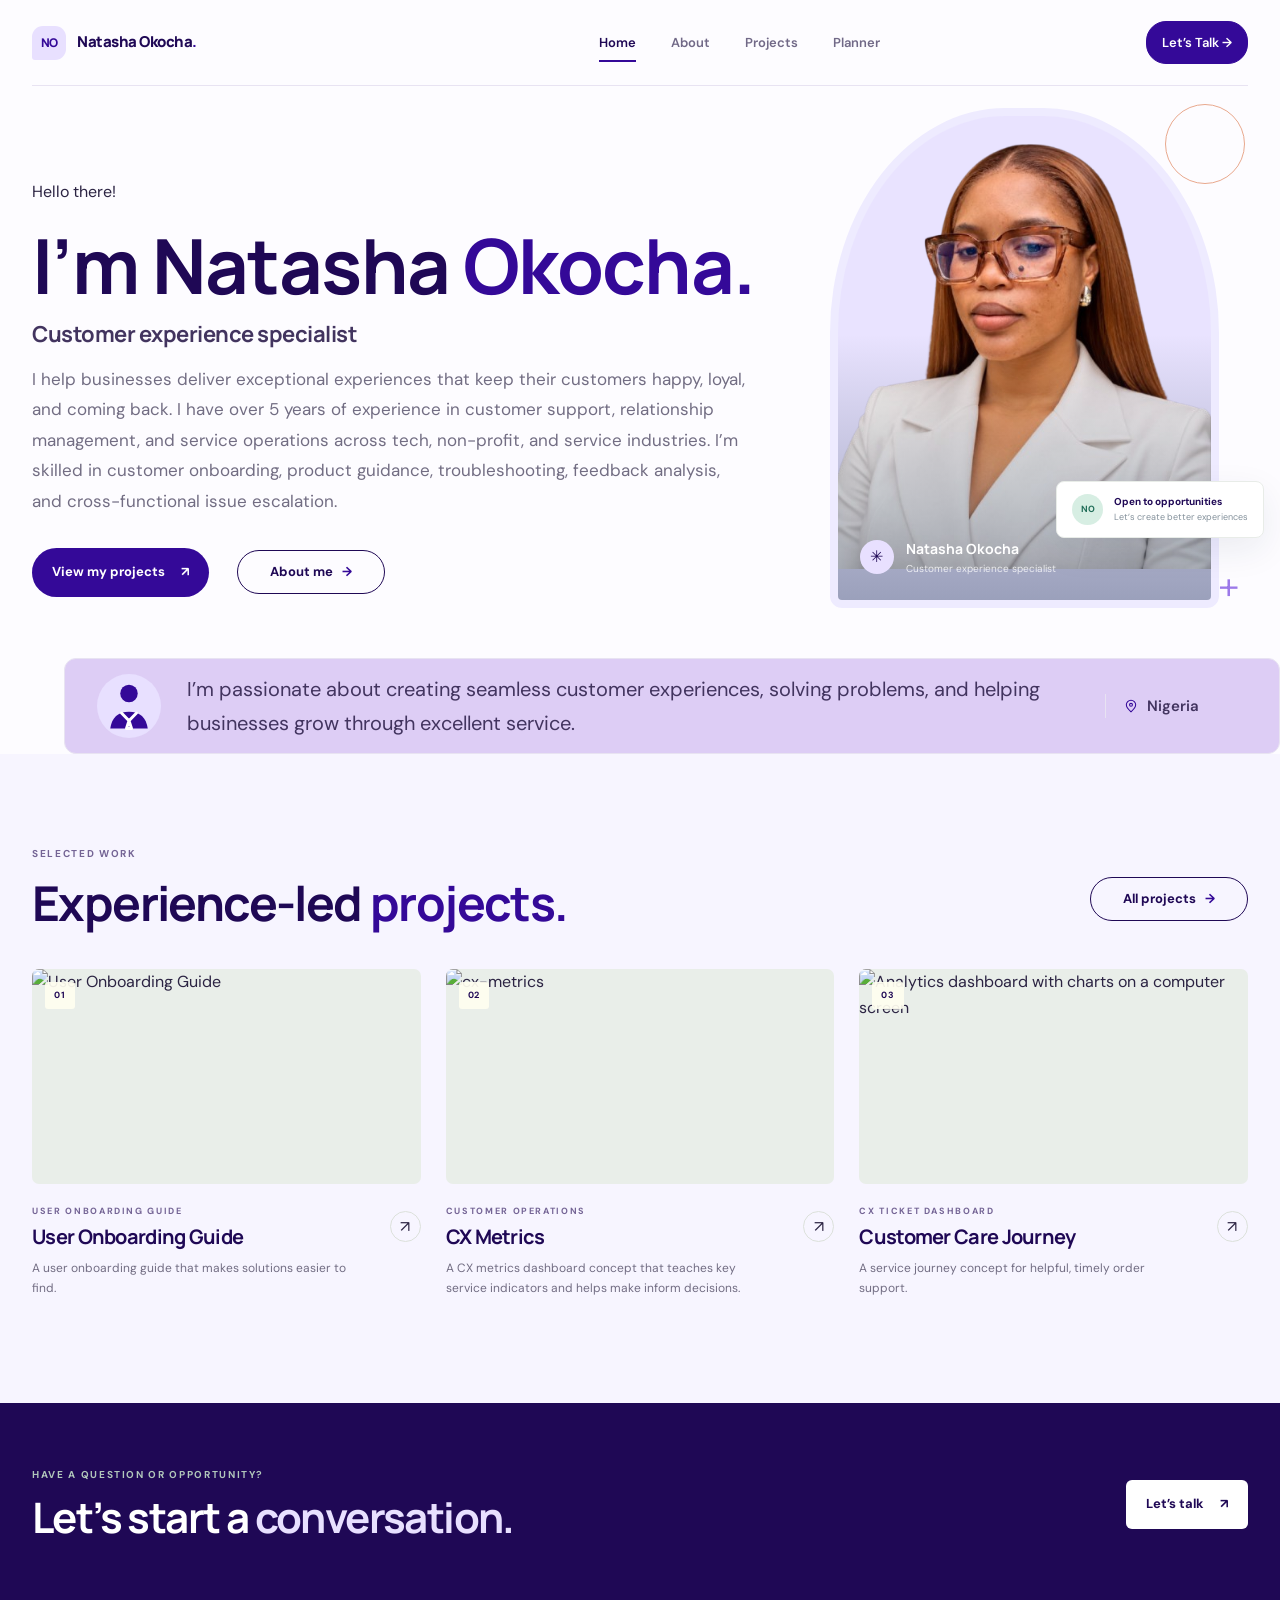
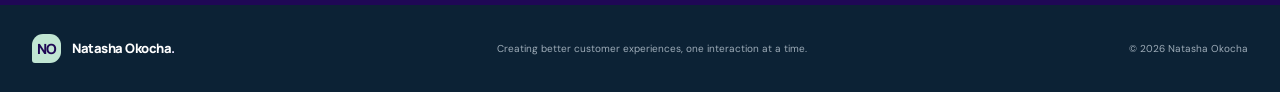
==== commit 9cb6dcc3: "Add files via upload" ====
--- a/adunwebsite/index.html
+++ b/adunwebsite/index.html
@@ -119,7 +119,7 @@
           <!-- Professional introduction describing experience, expertise, and services. -->
           <p class="hero-lede">
             I help businesses deliver exceptional experiences that keep their
-            customers happy, loyal, and coming back. I have over 4 years of
+            customers happy, loyal, and coming back. I have over 5 years of
             experience in customer support, relationship management, and service
             operations across tech, non-profit, and service industries. I’m
             skilled in customer onboarding, product guidance, troubleshooting,
@@ -226,56 +226,8 @@
             </svg>
 
             <!-- Location text displayed beside the location icon. -->
-            Lagos, Nigeria
+            Nigeria
           </span>
-        </div>
-      </section>
-
-      <!-- ABOUT SECTION -->
-      <!-- Provides a brief introduction and directs visitors to the full About page. -->
-      <section class="section-wrap home-about">
-        <!-- Section heading and navigation link. -->
-        <div class="section-heading">
-          <!-- Contains the introductory label and main section heading. -->
-          <div>
-            <!-- Small uppercase label describing the purpose of the section. -->
-            <p class="eyebrow">A QUICK INTRODUCTION</p>
-
-            <!-- Main heading highlighting Natasha's approach to customer experience. -->
-            <h2>
-              Great service.<br />
-              <span class="text-accent">Lasting relationships.</span>
-            </h2>
-          </div>
-
-          <!-- Link directing visitors to the complete About page. -->
-          <a class="text-link" href="about.html">
-            More about me <span aria-hidden="true">→</span>
-          </a>
-        </div>
-
-        <!-- Grid layout containing a larger introduction and supporting information. -->
-        <div class="home-about-grid">
-          <!-- Main introductory statement displayed prominently in the section. -->
-          <p class="large-copy">
-            I help businesses deliver exceptional experiences that keep their
-            customers happy, loyal, and coming back.
-          </p>
-
-          <!-- Supporting introduction displayed alongside the main statement. -->
-          <div class="about-aside">
-            <!-- Brief explanation of Natasha's professional experience and expertise. -->
-            <p>
-              With over 4 years of experience across tech, non-profit, and
-              service industries, I bring together customer support,
-              relationship management, and service operations.
-            </p>
-
-            <!-- Inline link encouraging visitors to learn more about Natasha. -->
-            <a class="inline-link" href="about.html">
-              Get to know me <span aria-hidden="true">↗</span>
-            </a>
-          </div>
         </div>
       </section>
 
@@ -303,15 +255,15 @@
 
           <!-- Grid container holding the featured project cards. -->
           <div class="project-grid">
-            <!-- PROJECT 1: CUSTOMER SUPPORT GUIDE -->
+            <!-- PROJECT 1: USER ONBOARDING GUIDE -->
             <!-- The entire project card is clickable and links to its detailed project section. -->
-            <a class="project-card" href="projects.html#customer-support-guide">
+            <a class="project-card" href="projects.html#user-onboarding-guide">
               <!-- Image container for the first featured project. -->
               <div class="project-image project-image-one">
                 <!-- Project thumbnail loaded from Unsplash. Lazy loading improves initial page performance. -->
                 <img
                   src="https://images.unsplash.com/photo-1730818876613-f05d86886e93?w=600&auto=format&fit=crop&q=60&ixlib=rb-4.1.0&ixid=NHwxMjA3fDA%3D"
-                  alt="Customer Support Guide"
+                  alt="User Onboarding Guide"
                   loading="lazy"
                 />
 
@@ -324,10 +276,10 @@
                 <!-- Groups the project category and project name. -->
                 <div>
                   <!-- Identifies the professional category of the project. -->
-                  <p class="eyebrow">CUSTOMER SUPPORT</p>
+                  <p class="eyebrow">USER ONBOARDING GUIDE</p>
 
                   <!-- Name of the first featured project. -->
-                  <h3>Customer Guide</h3>
+                  <h3>User Onboarding Guide</h3>
                 </div>
 
                 <!-- Decorative arrow indicating that the project card is clickable. -->
@@ -336,7 +288,7 @@
 
               <!-- Short description explaining the purpose of the project. -->
               <p>
-                A customer support guide that makes solutions easier to find.
+                A user onboarding guide that makes solutions easier to find.
               </p>
             </a>
 
@@ -373,14 +325,14 @@
 
               <!-- Short explanation of the dashboard's purpose and functionality. -->
               <p>
-                A CX metrics dashboard concept that brings key service
-                indicators into one clear view.
+                A CX metrics dashboard concept that teaches key service
+                indicators and helps make inform decisions.
               </p>
             </a>
 
             <!-- PROJECT 3: CUSTOMER CARE JOURNEY -->
             <!-- Highlights a customer support concept focused on e-commerce services. -->
-            <a class="project-card" href="projects.html#ecommerce-support">
+            <a class="project-card" href="projects.html#cx-ticket-dashboard">
               <!-- Image container for the third featured project. -->
               <div class="project-image project-image-three">
                 <!-- Project thumbnail representing an analytics or business dashboard. -->
@@ -399,7 +351,7 @@
                 <!-- Groups the category label and project name. -->
                 <div>
                   <!-- Identifies the project as an e-commerce support project. -->
-                  <p class="eyebrow">E-COMMERCE SUPPORT</p>
+                  <p class="eyebrow">CX TICKET DASHBOARD</p>
 
                   <!-- Name of the third featured project. -->
                   <h3>Customer Care Journey</h3>
--- a/adunwebsite/styles.css
+++ b/adunwebsite/styles.css
@@ -1664,6 +1664,15 @@
   border: 1px solid #526679;
   border-radius: 6px;
 }
+.info-icon svg {
+  width: 18px;
+  height: 18px;
+  fill: none;
+  stroke: #fff;
+  stroke-linecap: round;
+  stroke-linejoin: round;
+  stroke-width: 1.8px;
+}
 .contact-info small,
 .contact-info div > a,
 .contact-info div > span {
